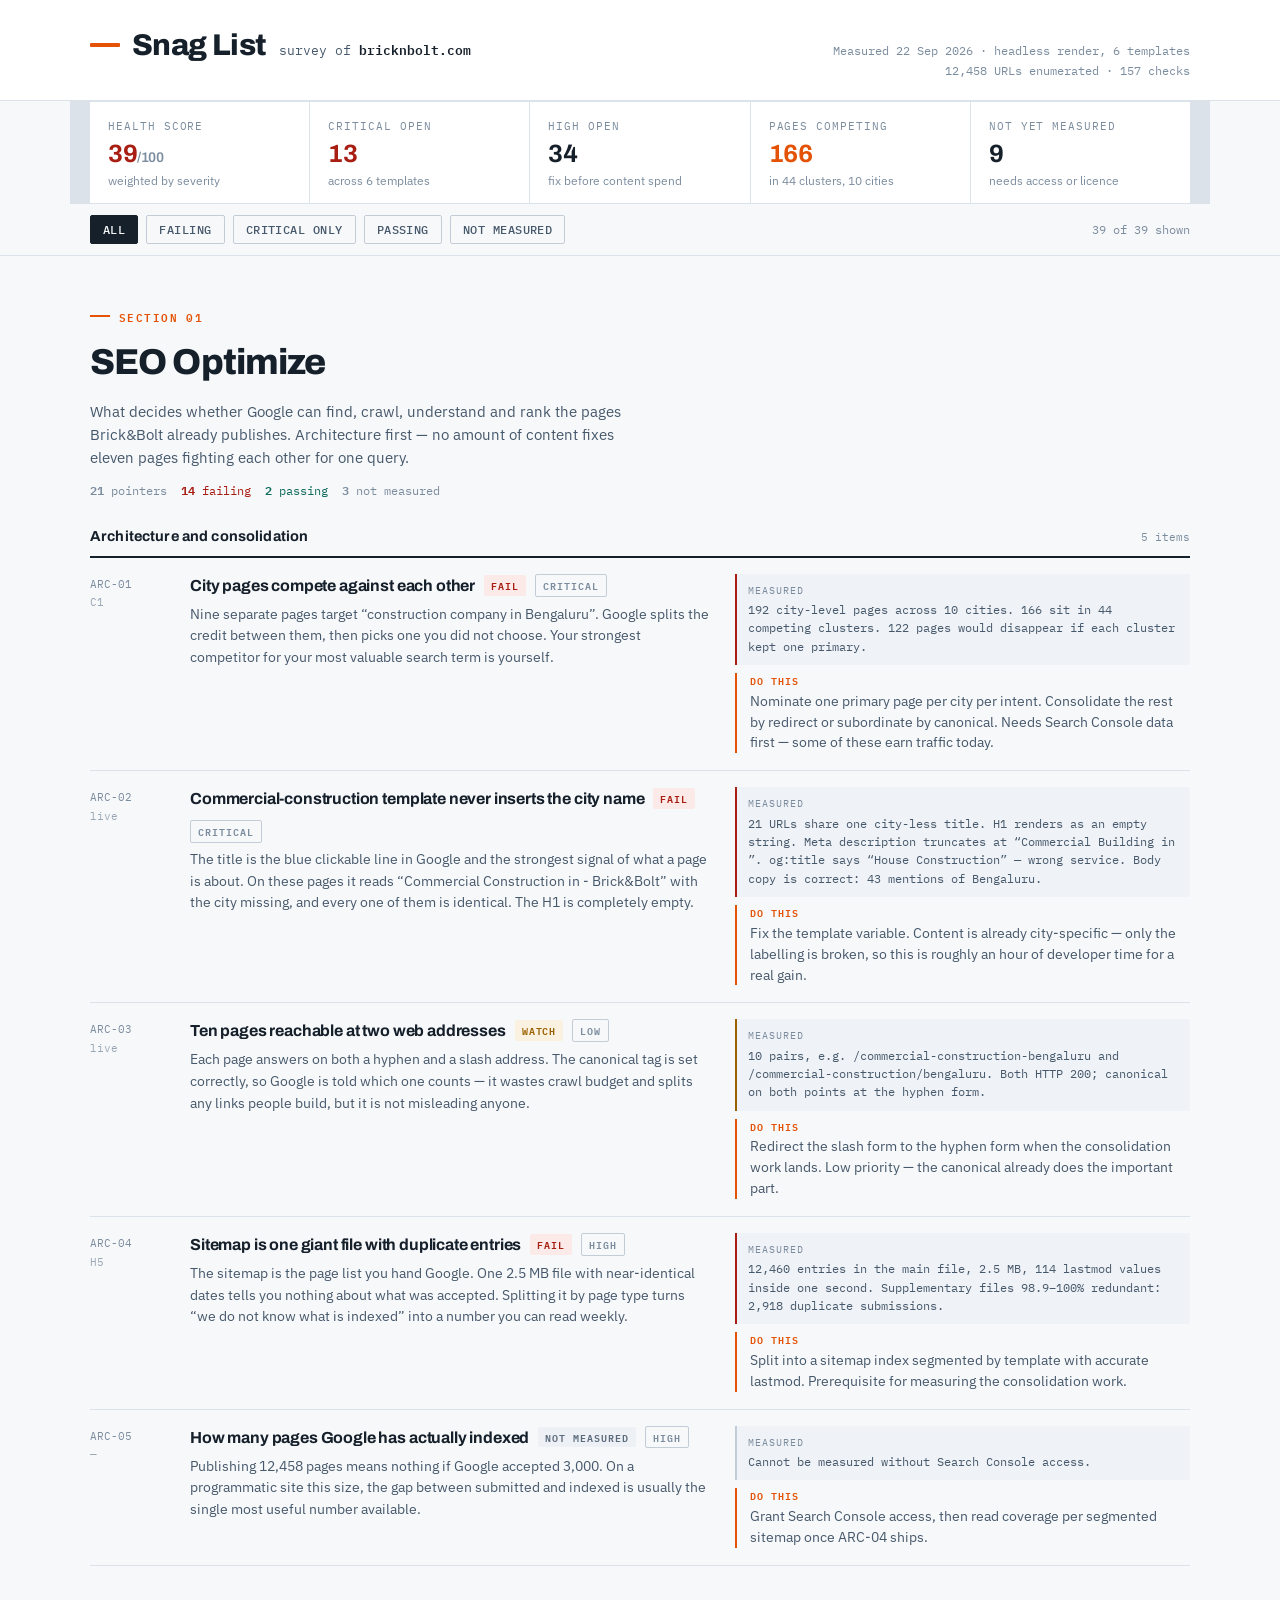
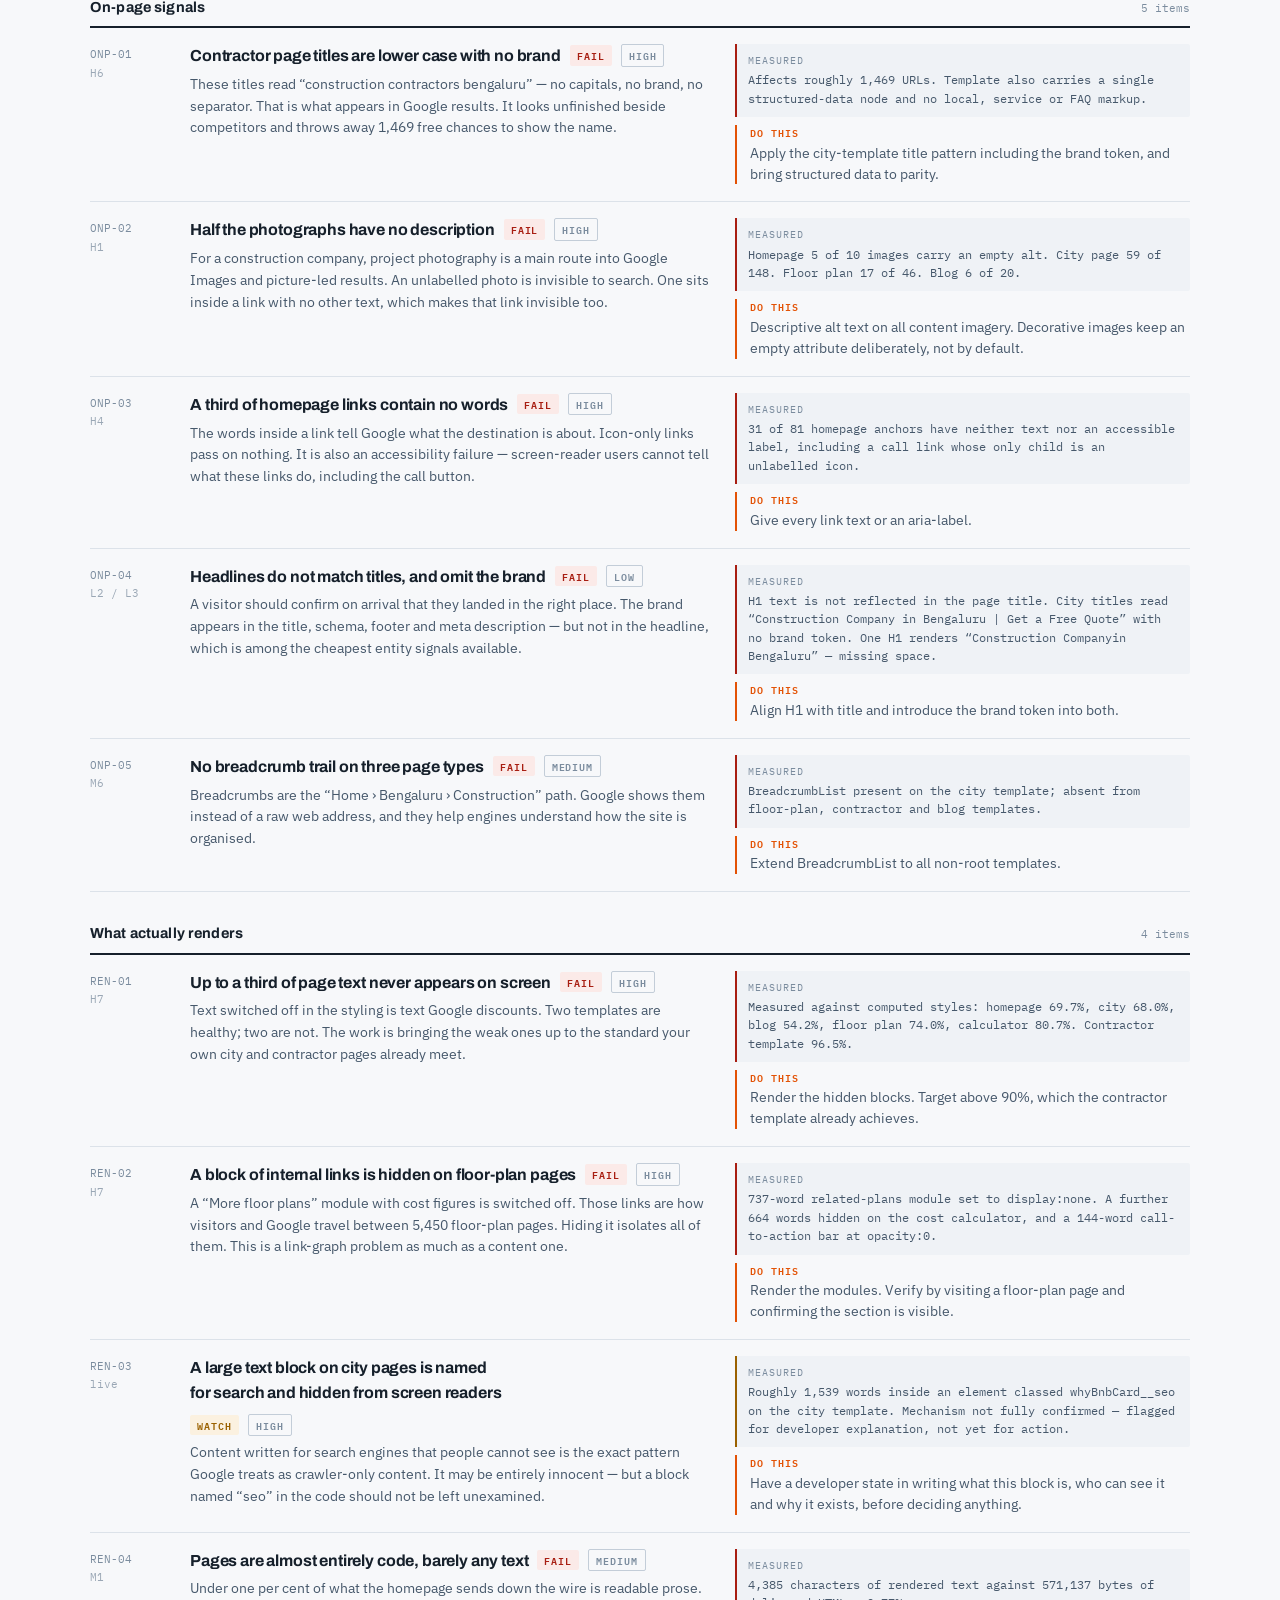
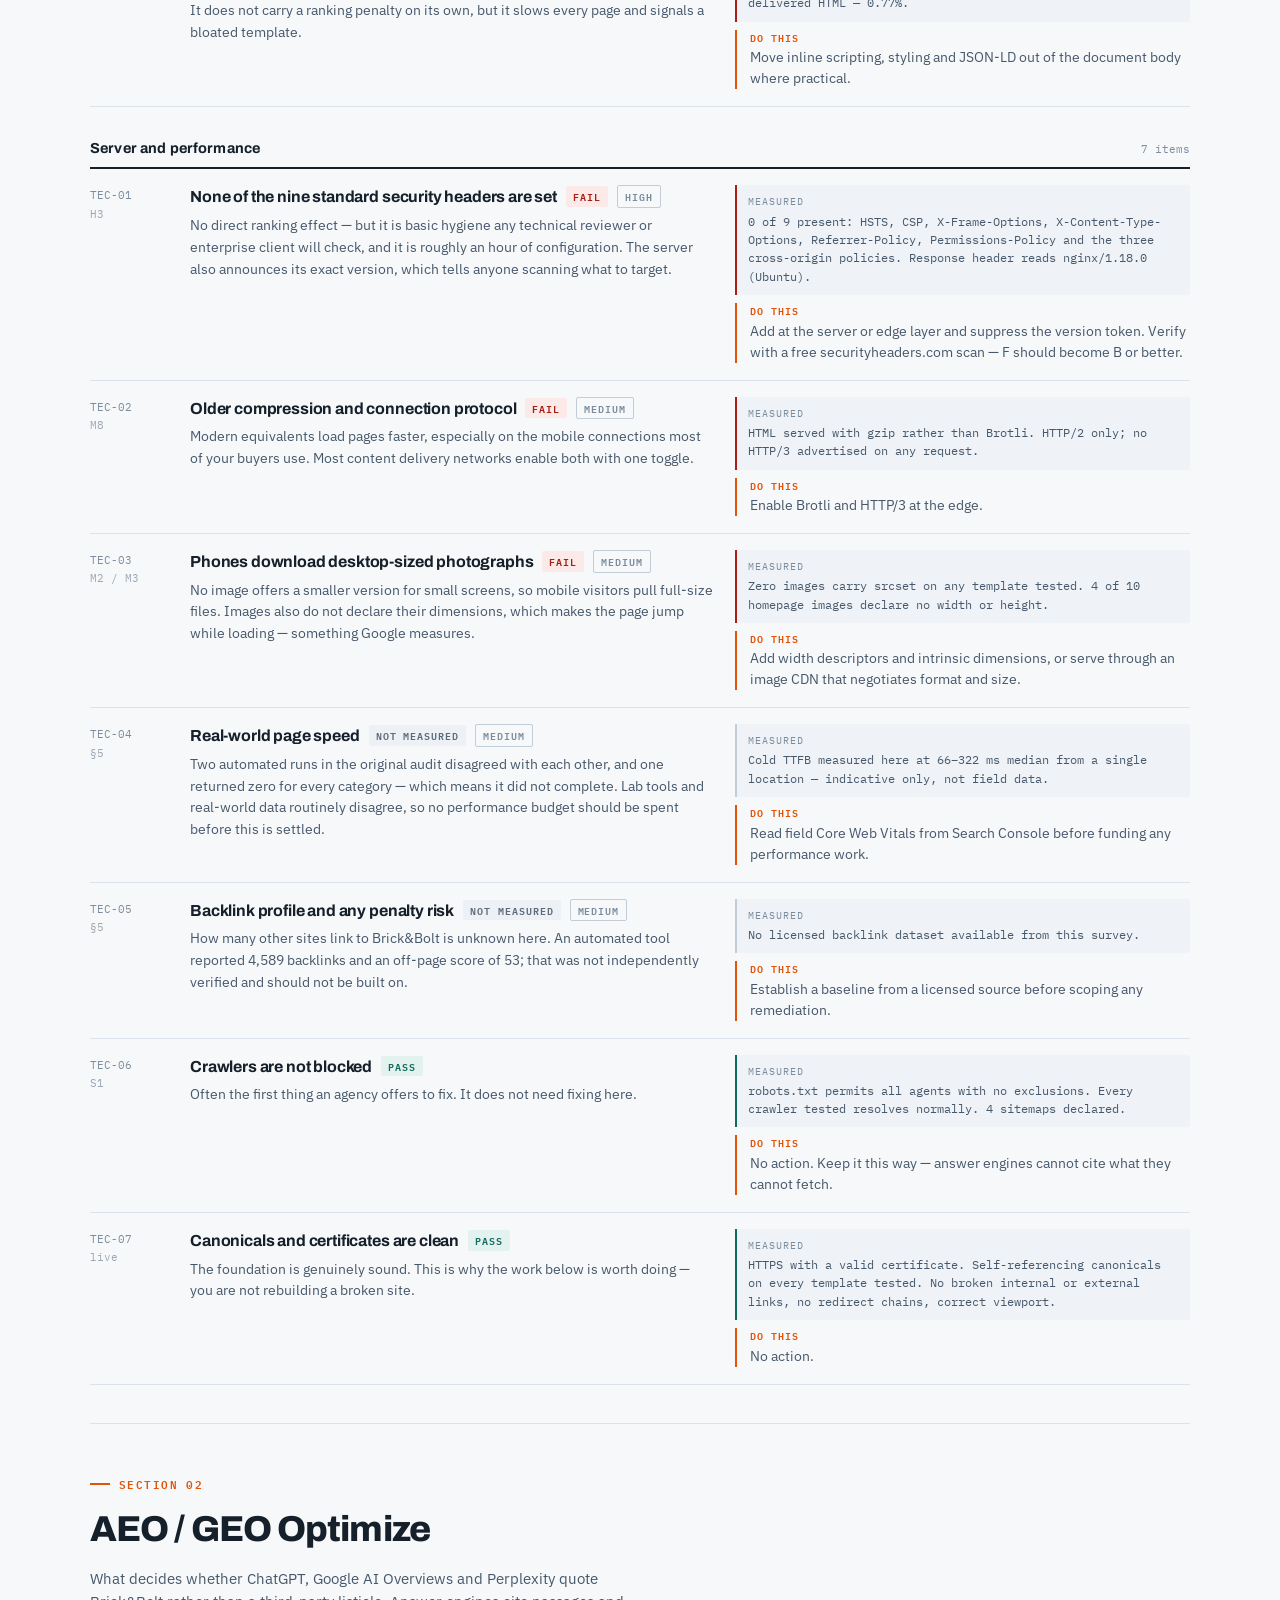
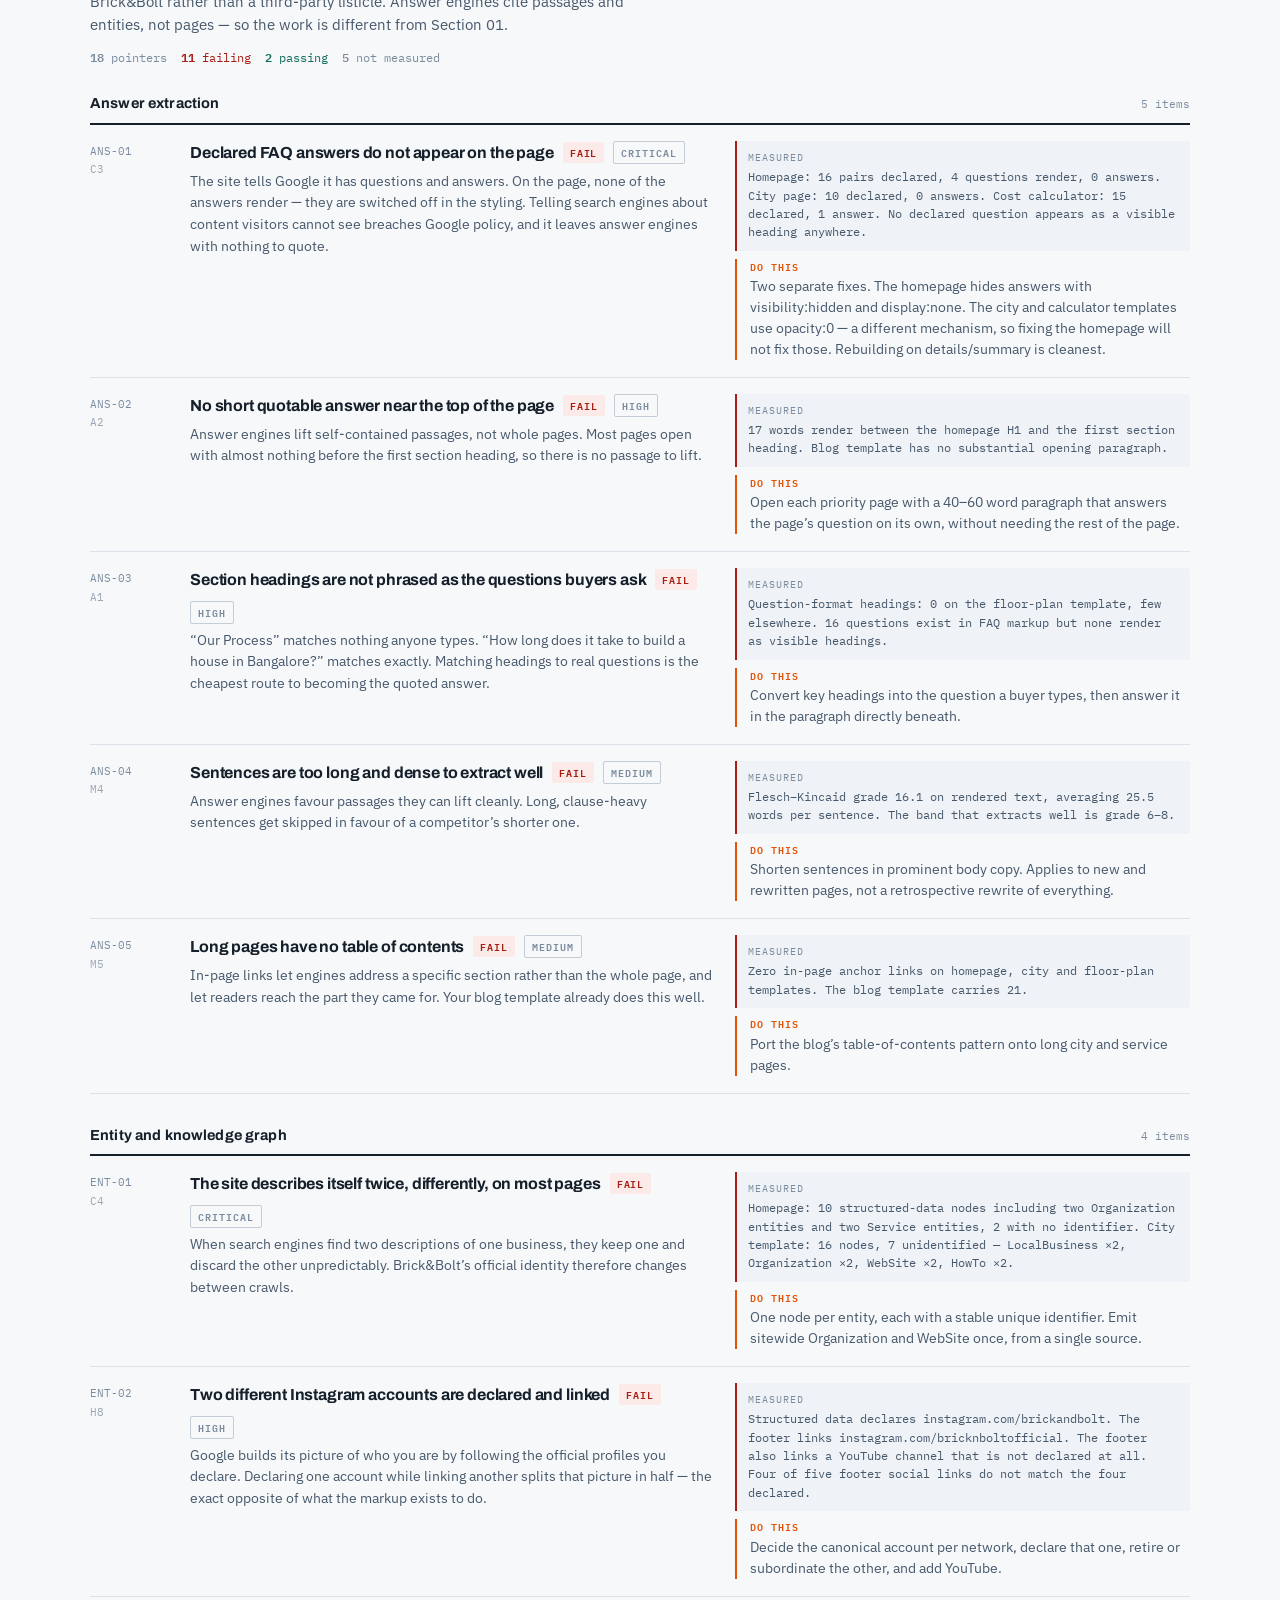
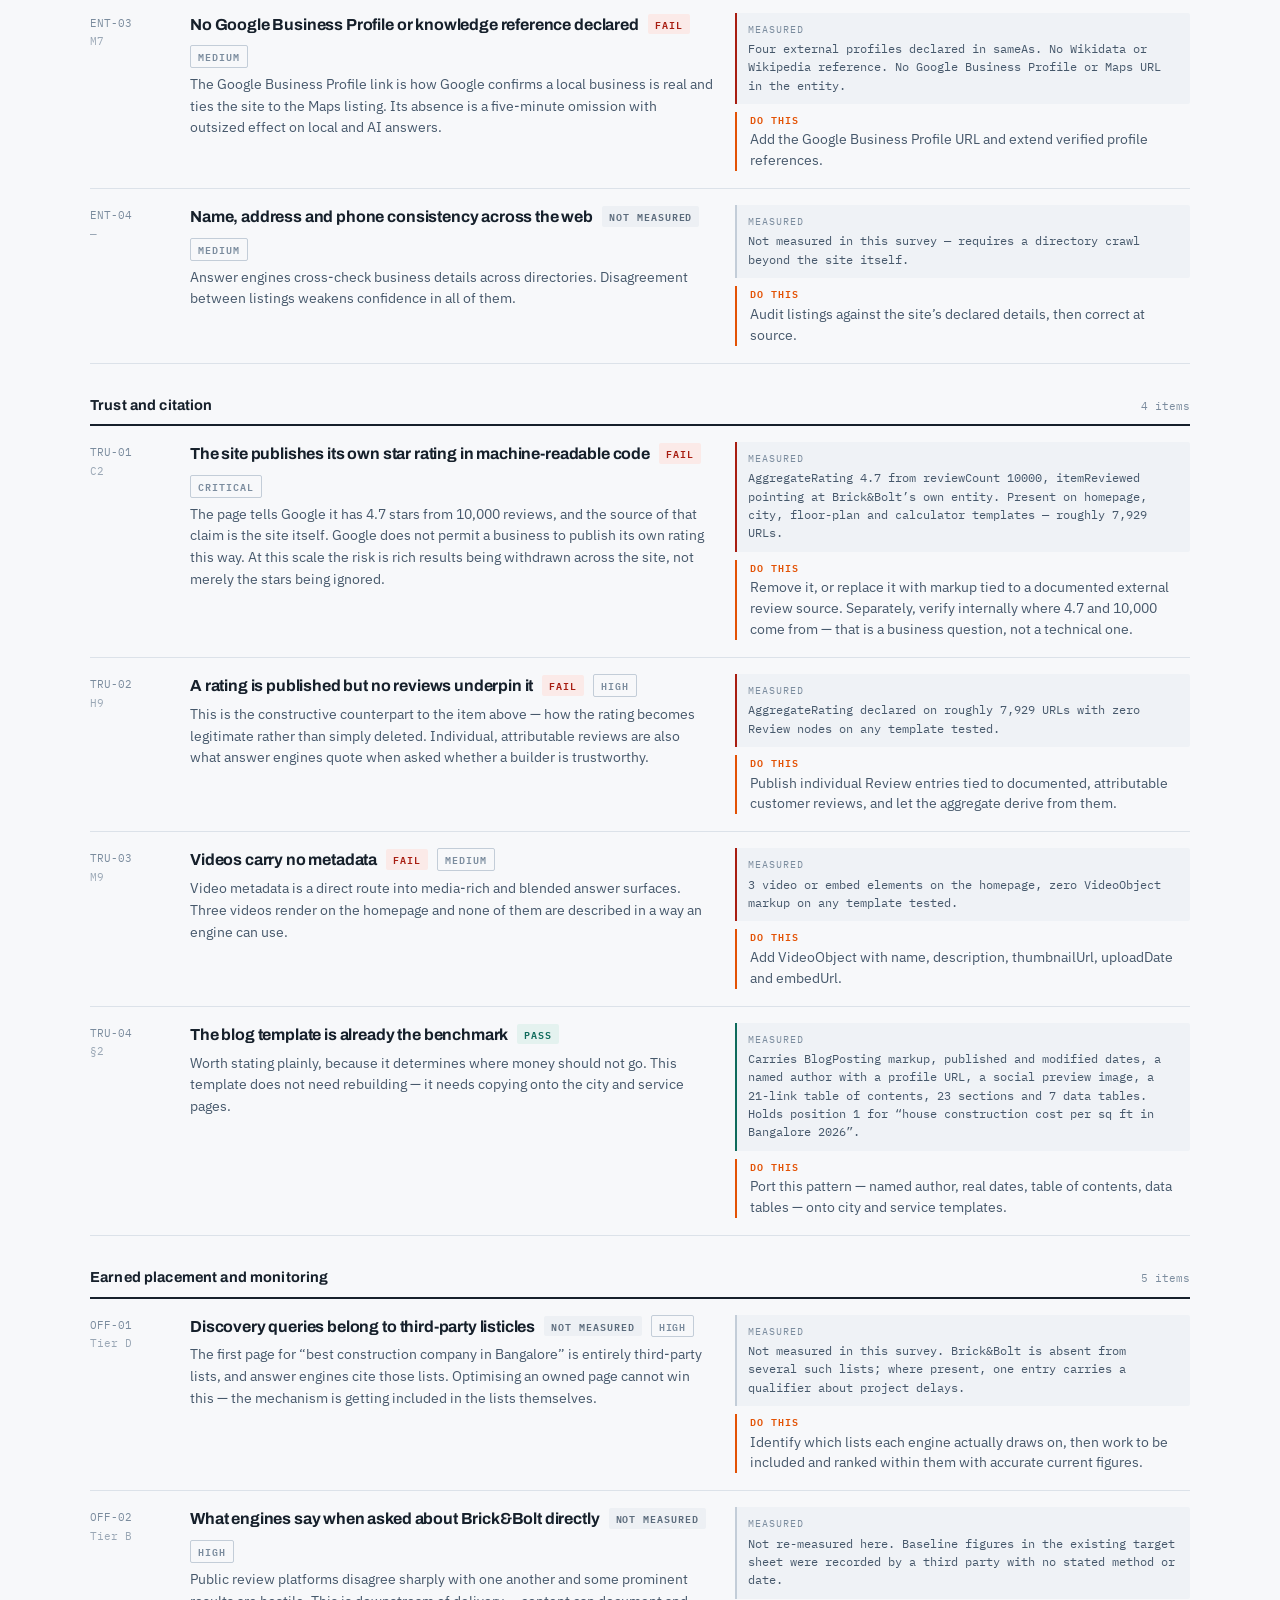
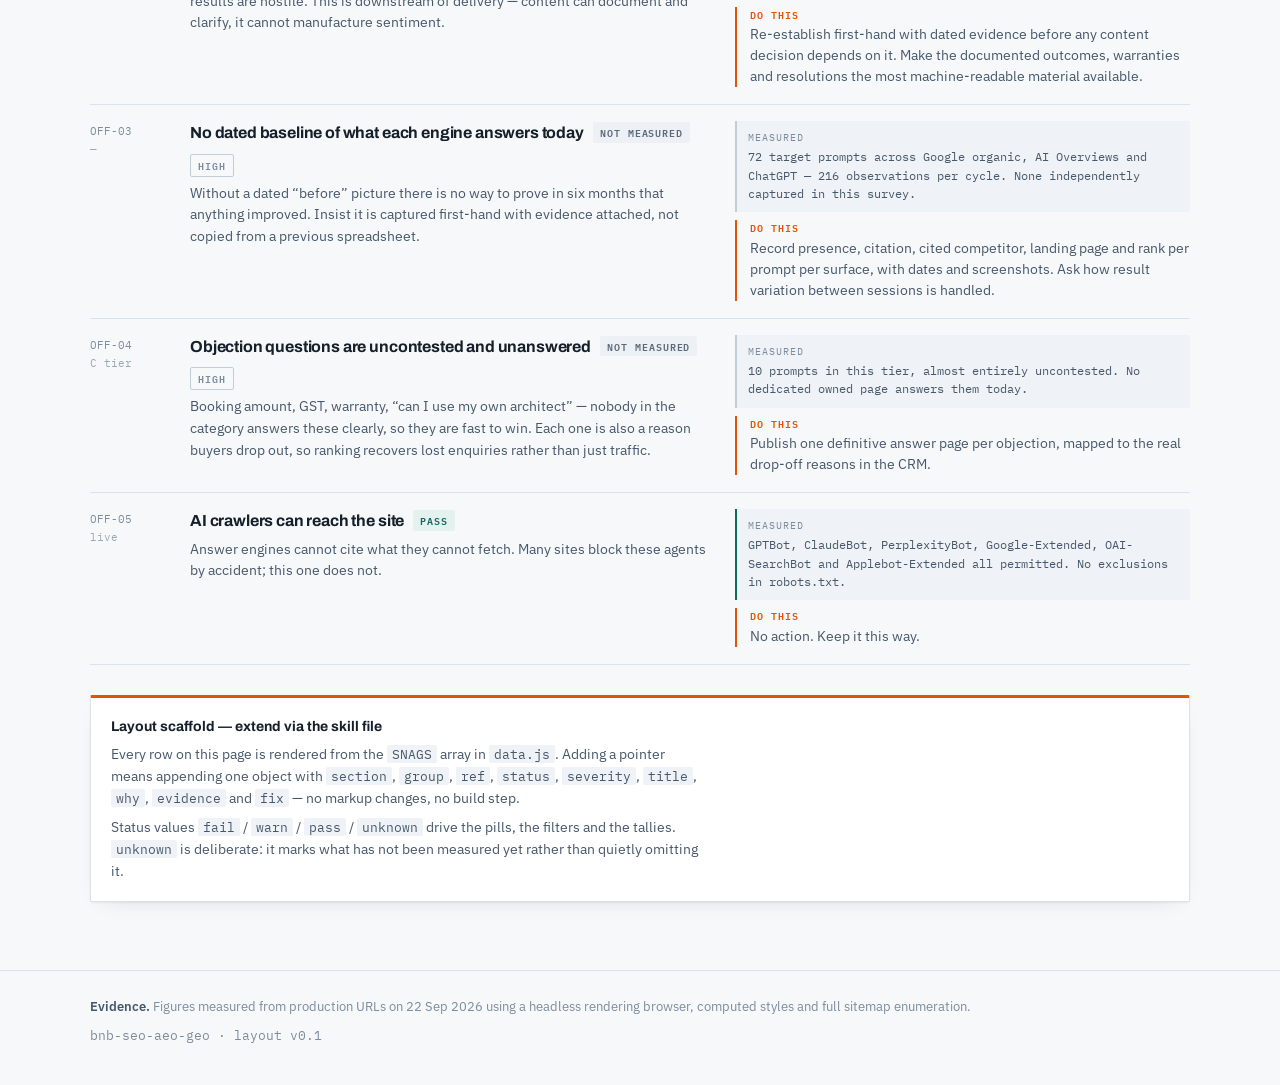
==== index.html @ 6ecf02cc "Add SEO/AEO-GEO optimisation console layout Two-section homepage for bricknbolt.com: SEO Optimize an" ====
<!doctype html>
<html lang="en">
<head>
<meta charset="utf-8">
<meta name="viewport" content="width=device-width, initial-scale=1, viewport-fit=cover">
<title>Brick&amp;Bolt Snag List</title>
<meta name="description" content="A survey of bricknbolt.com laid out as a builder's snag list - every SEO and AEO/GEO pointer with what was measured, why it matters and what to do.">
<link rel="preconnect" href="https://fonts.googleapis.com">
<link rel="preconnect" href="https://fonts.gstatic.com" crossorigin>
<link rel="stylesheet" href="https://fonts.googleapis.com/css2?family=Archivo:wght@500;600;700;800&family=IBM+Plex+Mono:wght@400;500;600&family=IBM+Plex+Sans:wght@400;500;600&display=swap">
<link rel="stylesheet" href="app.css">
<style>img{max-width:100%} [hidden]{display:none!important}</style>
</head>
<body>
<header class="masthead">
  <div class="wrap">
    <div class="mast-inner">
      <div class="mark">
        <span class="rule-tick" aria-hidden="true"></span>
        <h1>Snag List</h1>
        <span class="target">survey of <b>bricknbolt.com</b></span>
      </div>
      <div class="mast-meta">
        Measured 22 Sep 2026 · headless render, 6 templates<br>
        12,458 URLs enumerated · 157 checks
      </div>
    </div>
  </div>
</header>

<div class="survey wrap" style="max-width:1140px">
  <div class="stat is-crit">
    <span class="k">Health score</span>
    <span class="v">39<small>/100</small></span>
    <div class="n">weighted by severity</div>
  </div>
  <div class="stat is-crit">
    <span class="k">Critical open</span>
    <span class="v">13</span>
    <div class="n">across 6 templates</div>
  </div>
  <div class="stat">
    <span class="k">High open</span>
    <span class="v">34</span>
    <div class="n">fix before content spend</div>
  </div>
  <div class="stat is-accent">
    <span class="k">Pages competing</span>
    <span class="v">166</span>
    <div class="n">in 44 clusters, 10 cities</div>
  </div>
  <div class="stat">
    <span class="k">Not yet measured</span>
    <span class="v">9</span>
    <div class="n">needs access or licence</div>
  </div>
</div>

<div class="controls">
  <div class="wrap">
    <div class="controls-inner" role="group" aria-label="Filter snags by status">
      <button class="chip" data-filter="all" aria-pressed="true">All</button>
      <button class="chip" data-filter="fail" aria-pressed="false">Failing</button>
      <button class="chip" data-filter="critical" aria-pressed="false">Critical only</button>
      <button class="chip" data-filter="pass" aria-pressed="false">Passing</button>
      <button class="chip" data-filter="unknown" aria-pressed="false">Not measured</button>
      <span class="spacer"></span>
      <span class="count-live" id="count-live"></span>
    </div>
  </div>
</div>

<main class="wrap">

  <!-- ══ SECTION 1 ════════════════════════════════════════════════════════ -->
  <section class="band" id="seo">
    <div class="band-head">
      <span class="eyebrow">Section 01</span>
      <h2>SEO Optimize</h2>
      <p>What decides whether Google can find, crawl, understand and rank the pages
         Brick&amp;Bolt already publishes. Architecture first — no amount of content
         fixes eleven pages fighting each other for one query.</p>
      <div class="band-tally" id="tally-seo"></div>
    </div>
    <div id="mount-seo"></div>
  </section>

  <!-- ══ SECTION 2 ════════════════════════════════════════════════════════ -->
  <section class="band" id="aeo">
    <div class="band-head">
      <span class="eyebrow">Section 02</span>
      <h2>AEO / GEO Optimize</h2>
      <p>What decides whether ChatGPT, Google AI Overviews and Perplexity quote
         Brick&amp;Bolt rather than a third-party listicle. Answer engines cite
         passages and entities, not pages — so the work is different from Section 01.</p>
      <div class="band-tally" id="tally-aeo"></div>
    </div>
    <div id="mount-aeo"></div>

    <div class="note">
      <h4>Layout scaffold — extend via the skill file</h4>
      <p>Every row on this page is rendered from the <code>SNAGS</code> array in
         <code>data.js</code>. Adding a pointer means appending one object with
         <code>section</code>, <code>group</code>, <code>ref</code>, <code>status</code>,
         <code>severity</code>, <code>title</code>, <code>why</code>,
         <code>evidence</code> and <code>fix</code> — no markup changes, no build step.</p>
      <p>Status values <code>fail</code> / <code>warn</code> / <code>pass</code> /
         <code>unknown</code> drive the pills, the filters and the tallies.
         <code>unknown</code> is deliberate: it marks what has not been measured yet
         rather than quietly omitting it.</p>
    </div>
  </section>

</main>

<footer class="foot">
  <div class="wrap">
    <div class="fgrid">
      <div>
        <b>Evidence.</b> Figures measured from production URLs on 22 Sep 2026 using a
        headless rendering browser, computed styles and full sitemap enumeration.
      </div>
      <div class="mono">
        bnb-seo-aeo-geo · layout v0.1
      </div>
    </div>
  </div>
</footer>
<script src="data.js"></script>
<script src="app.js"></script>
</body>
</html>
---- app.css ----
/* ── tokens ───────────────────────────────────────────────────────────── */
  :root {
    --paper:      #F7F8FA;   /* drafting paper — cool, faint blue-grey bias */
    --surface:    #FFFFFF;
    --surface-2:  #EFF2F6;
    --ink:        #16202B;   /* slate navy, not black */
    --ink-2:      #46586B;
    --ink-3:      #7B8C9E;
    --rule:       #DCE2E9;
    --rule-2:     #C3CDD8;

    --accent:     #E35205;   /* signal orange — site marking */
    --accent-ink: #FFFFFF;
    --accent-bg:  #FDEEE6;

    --crit:       #A81E12;   /* clay red */
    --crit-bg:    #FBEAE8;
    --warn:       #9A6100;   /* ochre */
    --warn-bg:    #FBF1E0;
    --pass:       #0F6B5C;   /* deep teal */
    --pass-bg:    #E4F2EF;
    --unk:        #5B6B7C;
    --unk-bg:     #EDF0F4;

    --shadow: 0 1px 2px rgba(22,32,43,.06), 0 8px 24px -16px rgba(22,32,43,.22);

    --display: 'Archivo', 'Helvetica Neue', Arial, sans-serif;
    --body: 'IBM Plex Sans', system-ui, -apple-system, 'Segoe UI', sans-serif;
    --mono: 'IBM Plex Mono', ui-monospace, 'SF Mono', Menlo, monospace;
  }

  @media (prefers-color-scheme: dark) {
    :root:not([data-theme="light"]) {
      color-scheme: dark;
      --paper:      #0D1318;
      --surface:    #151E26;
      --surface-2:  #1C2831;
      --ink:        #E7EDF3;
      --ink-2:      #A2B3C3;
      --ink-3:      #6E8294;
      --rule:       #24313B;
      --rule-2:     #33444F;

      --accent:     #FF7A3D;
      --accent-ink: #1A0E06;
      --accent-bg:  #2E1A0E;

      --crit:       #F8877C;
      --crit-bg:    #331715;
      --warn:       #E2AC52;
      --warn-bg:    #2E2412;
      --pass:       #4ED5B4;
      --pass-bg:    #0F2B27;
      --unk:        #93A5B6;
      --unk-bg:     #1D262E;

      --shadow: 0 1px 2px rgba(0,0,0,.4), 0 8px 24px -16px rgba(0,0,0,.7);
    }
  }
  :root[data-theme="dark"] {
    color-scheme: dark;
    --paper:#0D1318; --surface:#151E26; --surface-2:#1C2831;
    --ink:#E7EDF3; --ink-2:#A2B3C3; --ink-3:#6E8294;
    --rule:#24313B; --rule-2:#33444F;
    --accent:#FF7A3D; --accent-ink:#1A0E06; --accent-bg:#2E1A0E;
    --crit:#F8877C; --crit-bg:#331715; --warn:#E2AC52; --warn-bg:#2E2412;
    --pass:#4ED5B4; --pass-bg:#0F2B27; --unk:#93A5B6; --unk-bg:#1D262E;
    --shadow: 0 1px 2px rgba(0,0,0,.4), 0 8px 24px -16px rgba(0,0,0,.7);
  }

  * { box-sizing: border-box; }
  body {
    margin: 0;
    background: var(--paper);
    color: var(--ink);
    font-family: var(--body);
    font-size: 15px;
    line-height: 1.55;
    -webkit-font-smoothing: antialiased;
  }
  .wrap { max-width: 1140px; margin: 0 auto; padding-inline: 20px; }

  /* ── masthead ─────────────────────────────────────────────────────────── */
  header.masthead {
    border-bottom: 1px solid var(--rule);
    background: var(--surface);
  }
  .mast-inner {
    display: flex; flex-wrap: wrap; gap: 16px 28px;
    align-items: baseline; justify-content: space-between;
    padding-block: 22px 20px;
  }
  .mark {
    display: flex; align-items: baseline; gap: 12px; flex-wrap: wrap;
  }
  .mark h1 {
    font-family: var(--display);
    font-weight: 800; font-size: clamp(22px, 3.4vw, 30px);
    letter-spacing: -.02em; margin: 0; text-wrap: balance;
  }
  .mark .rule-tick {
    width: 30px; height: 4px; background: var(--accent); border-radius: 1px;
    align-self: center;
  }
  .target {
    font-family: var(--mono); font-size: 12.5px; color: var(--ink-2);
  }
  .target b { color: var(--ink); font-weight: 600; }
  .mast-meta {
    font-family: var(--mono); font-size: 11.5px; color: var(--ink-3);
    text-align: right; line-height: 1.7;
  }

  /* ── survey strip ─────────────────────────────────────────────────────── */
  .survey {
    display: grid; gap: 1px;
    grid-template-columns: repeat(auto-fit, minmax(150px, 1fr));
    background: var(--rule);
    border-block: 1px solid var(--rule);
  }
  .stat { background: var(--surface); padding: 16px 18px 14px; }
  .stat .k {
    font-family: var(--mono); font-size: 10.5px; letter-spacing: .09em;
    text-transform: uppercase; color: var(--ink-3); display: block; margin-bottom: 6px;
  }
  .stat .v {
    font-family: var(--display); font-weight: 700; font-size: 25px;
    letter-spacing: -.02em; font-variant-numeric: tabular-nums; line-height: 1.1;
  }
  .stat .v small { font-size: 14px; font-weight: 600; color: var(--ink-3); }
  .stat .n { font-size: 11.5px; color: var(--ink-3); margin-top: 3px; }
  .stat.is-crit .v { color: var(--crit); }
  .stat.is-accent .v { color: var(--accent); }

  /* ── controls ─────────────────────────────────────────────────────────── */
  .controls {
    position: sticky; top: env(safe-area-inset-top, 0px); z-index: 20;
    background: color-mix(in srgb, var(--paper) 92%, transparent);
    backdrop-filter: blur(8px);
    border-bottom: 1px solid var(--rule);
  }
  .controls-inner {
    display: flex; flex-wrap: wrap; gap: 8px; align-items: center;
    padding-block: 11px;
  }
  .chip {
    font-family: var(--mono); font-size: 11.5px; font-weight: 500;
    letter-spacing: .04em; text-transform: uppercase;
    padding: 6px 12px; border-radius: 2px; cursor: pointer;
    border: 1px solid var(--rule-2); background: transparent; color: var(--ink-2);
    transition: background .14s, color .14s, border-color .14s;
  }
  .chip:hover { border-color: var(--ink-3); color: var(--ink); }
  .chip[aria-pressed="true"] {
    background: var(--ink); color: var(--paper); border-color: var(--ink);
  }
  .chip:focus-visible { outline: 2px solid var(--accent); outline-offset: 2px; }
  .spacer { flex: 1 1 auto; }
  .count-live {
    font-family: var(--mono); font-size: 11.5px; color: var(--ink-3);
    font-variant-numeric: tabular-nums;
  }

  /* ── sections ─────────────────────────────────────────────────────────── */
  section.band { padding-block: 44px 8px; }
  section.band + section.band { border-top: 1px solid var(--rule); }

  .band-head { margin-bottom: 26px; max-width: 62ch; }
  .eyebrow {
    display: inline-flex; align-items: center; gap: 9px;
    font-family: var(--mono); font-size: 11px; letter-spacing: .13em;
    text-transform: uppercase; color: var(--accent); font-weight: 600;
    margin-bottom: 10px;
  }
  .eyebrow::before {
    content: ""; width: 20px; height: 2px; background: var(--accent);
  }
  .band-head h2 {
    font-family: var(--display); font-weight: 800;
    font-size: clamp(25px, 4vw, 36px); letter-spacing: -.025em;
    margin: 0 0 9px; text-wrap: balance;
  }
  .band-head p { margin: 0; color: var(--ink-2); font-size: 15px; }
  .band-tally {
    font-family: var(--mono); font-size: 11.5px; color: var(--ink-3);
    margin-top: 12px; display: flex; flex-wrap: wrap; gap: 14px;
  }
  .band-tally b { font-weight: 600; }

  .group { margin-bottom: 30px; }
  .group-bar {
    display: flex; align-items: baseline; gap: 12px;
    padding-bottom: 8px; margin-bottom: 0;
    border-bottom: 2px solid var(--ink);
  }
  .group-bar h3 {
    font-family: var(--display); font-weight: 700; font-size: 14.5px;
    letter-spacing: .01em; margin: 0;
  }
  .group-bar .gn {
    font-family: var(--mono); font-size: 11px; color: var(--ink-3);
    margin-left: auto; font-variant-numeric: tabular-nums;
  }

  /* ── snag rows ────────────────────────────────────────────────────────── */
  .snag {
    display: grid;
    grid-template-columns: 78px minmax(0, 1.15fr) minmax(0, 1fr);
    gap: 4px 22px;
    padding: 16px 0 17px;
    border-bottom: 1px solid var(--rule);
    align-items: start;
  }
  .snag.hide { display: none; }

  .snag-ref {
    font-family: var(--mono); font-size: 11px; color: var(--ink-3);
    padding-top: 2px; line-height: 1.5;
  }
  .snag-ref .src { display: block; color: var(--ink-3); opacity: .75; margin-top: 2px; }

  .snag-main { min-width: 0; }
  .snag-title {
    font-family: var(--display); font-weight: 700; font-size: 16px;
    letter-spacing: -.01em; margin: 0 0 5px; display: flex;
    align-items: baseline; gap: 9px; flex-wrap: wrap; text-wrap: balance;
  }
  .snag-why { margin: 0; color: var(--ink-2); font-size: 14px; }

  .snag-side { min-width: 0; }
  .evidence {
    font-family: var(--mono); font-size: 11.5px; line-height: 1.6;
    background: var(--surface-2); border-left: 2px solid var(--rule-2);
    padding: 9px 11px; border-radius: 0 2px 2px 0; color: var(--ink-2);
    overflow-x: auto; margin: 0 0 8px;
  }
  .evidence.is-fail { border-left-color: var(--crit); }
  .evidence.is-warn { border-left-color: var(--warn); }
  .evidence.is-pass { border-left-color: var(--pass); }
  .evidence .lab {
    display: block; font-size: 9.5px; letter-spacing: .11em; text-transform: uppercase;
    color: var(--ink-3); margin-bottom: 3px;
  }
  .fix {
    font-size: 13.5px; color: var(--ink-2); margin: 0;
    padding-left: 13px; border-left: 2px solid var(--accent);
  }
  .fix b {
    font-family: var(--mono); font-size: 10px; letter-spacing: .1em;
    text-transform: uppercase; color: var(--accent); display: block;
    font-weight: 600; margin-bottom: 2px;
  }

  /* status pills */
  .pill {
    font-family: var(--mono); font-size: 9.5px; font-weight: 600;
    letter-spacing: .1em; text-transform: uppercase;
    padding: 3px 7px; border-radius: 2px; white-space: nowrap;
    position: relative; top: -1px;
  }
  .pill.fail { background: var(--crit-bg); color: var(--crit); }
  .pill.warn { background: var(--warn-bg); color: var(--warn); }
  .pill.pass { background: var(--pass-bg); color: var(--pass); }
  .pill.unk  { background: var(--unk-bg);  color: var(--unk); }
  .pill.sev  { background: transparent; color: var(--ink-3); border: 1px solid var(--rule-2); }

  /* ── notes / footer ───────────────────────────────────────────────────── */
  .note {
    background: var(--surface); border: 1px solid var(--rule);
    border-top: 3px solid var(--accent);
    padding: 18px 20px; border-radius: 2px; margin-block: 8px 34px;
    box-shadow: var(--shadow);
  }
  .note h4 {
    font-family: var(--display); font-weight: 700; font-size: 14px;
    margin: 0 0 7px;
  }
  .note p { margin: 0 0 8px; color: var(--ink-2); font-size: 14px; max-width: 74ch; }
  .note p:last-child { margin-bottom: 0; }
  .note code {
    font-family: var(--mono); font-size: 12.5px;
    background: var(--surface-2); padding: 1px 5px; border-radius: 2px;
  }

  footer.foot {
    border-top: 1px solid var(--rule); margin-top: 26px;
    padding-block: 26px 40px; color: var(--ink-3); font-size: 12.5px;
  }
  footer.foot .fgrid {
    display: flex; flex-wrap: wrap; gap: 10px 30px; justify-content: space-between;
  }
  footer.foot b { color: var(--ink-2); font-weight: 600; }
  .mono { font-family: var(--mono); }

  .empty {
    padding: 30px 0; color: var(--ink-3); font-family: var(--mono); font-size: 12.5px;
  }

  @media (max-width: 860px) {
    .snag { grid-template-columns: 62px minmax(0, 1fr); }
    .snag-side { grid-column: 2; margin-top: 9px; }
    .mast-meta { text-align: left; }
  }
  @media (prefers-reduced-motion: reduce) {
    * { transition: none !important; animation: none !important; }
  }
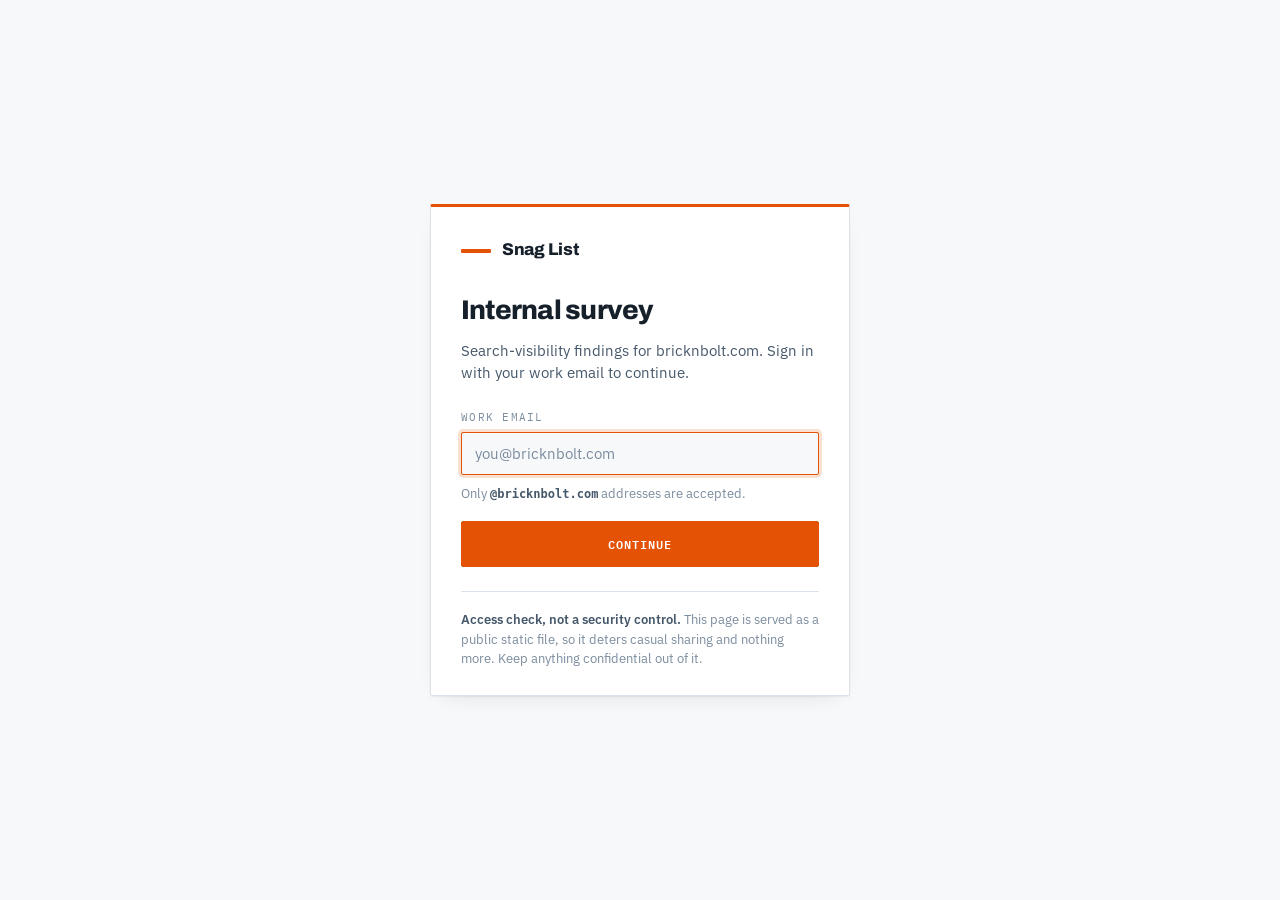
==== commit 8541eae7: "Gate the survey on an @bricknbolt.com email address Lockscreen checks the address against an anchore" ====
--- a/index.html
+++ b/index.html
@@ -12,6 +12,47 @@
 <style>img{max-width:100%} [hidden]{display:none!important}</style>
 </head>
 <body>
+<!-- ══ DOMAIN GATE ════════════════════════════════════════════════════════
+     Access check only — see auth.js. Not a security control. -->
+<div class="lock" id="lockscreen" hidden>
+  <div class="lock-card">
+    <div class="lock-mark">
+      <span class="rule-tick" aria-hidden="true"></span>
+      <span class="lock-title">Snag List</span>
+    </div>
+    <h1 class="lock-h">Internal survey</h1>
+    <p class="lock-p">
+      Search-visibility findings for bricknbolt.com. Sign in with your work email
+      to continue.
+    </p>
+
+    <form id="lock-form" novalidate>
+      <label class="lock-label" for="lock-email">Work email</label>
+      <input
+        class="lock-input"
+        id="lock-email"
+        name="email"
+        type="email"
+        inputmode="email"
+        autocomplete="email"
+        spellcheck="false"
+        placeholder="you@bricknbolt.com"
+        aria-describedby="lock-hint"
+        aria-invalid="false">
+      <p class="lock-err" id="lock-err" role="alert" hidden></p>
+      <p class="lock-hint" id="lock-hint">Only <b>@bricknbolt.com</b> addresses are accepted.</p>
+      <button class="lock-btn" type="submit">Continue</button>
+    </form>
+
+    <p class="lock-note">
+      <b>Access check, not a security control.</b> This page is served as a public
+      static file, so it deters casual sharing and nothing more. Keep anything
+      confidential out of it.
+    </p>
+  </div>
+</div>
+
+<div id="app" hidden>
 <header class="masthead">
   <div class="wrap">
     <div class="mast-inner">
@@ -21,14 +62,112 @@
         <span class="target">survey of <b>bricknbolt.com</b></span>
       </div>
       <div class="mast-meta">
-        Measured 22 Sep 2026 · headless render, 6 templates<br>
-        12,458 URLs enumerated · 157 checks
+        <span class="livedot" aria-hidden="true"></span>Re-measured 24 Sep 2026 · 6 templates<br>
+        12,458 URLs enumerated · 157 checks<br>
+        <span class="whoami"><span id="lock-who"></span><button type="button" id="signout">Sign out</button></span>
       </div>
     </div>
   </div>
 </header>
 
-<div class="survey wrap" style="max-width:1140px">
+<!-- ══ HERO — the thesis ══════════════════════════════════════════════════ -->
+<section class="hero">
+  <div class="wrap hero-inner">
+    <div class="hero-copy">
+      <span class="eyebrow">Search visibility survey</span>
+      <h2 class="hero-h">Two surfaces. Two different jobs.</h2>
+      <p class="hero-p">
+        Google decides whether these pages can be <em>found</em>. ChatGPT and AI Overviews
+        decide whether they get <em>quoted</em>. The same site can be strong at one and
+        invisible in the other — and the work that fixes each is not the same work.
+      </p>
+      <div class="scorecard" role="table" aria-label="Audit scores out of ten">
+        <div class="sc" role="row"><span class="sc-k" role="cell">SEO</span><span class="sc-v is-mid" role="cell">4<i>/10</i></span><span class="sc-n" role="cell">Sound base, broken architecture</span></div>
+        <div class="sc" role="row"><span class="sc-k" role="cell">GEO</span><span class="sc-v is-mid" role="cell">4<i>/10</i></span><span class="sc-n" role="cell">Entity contradicts itself</span></div>
+        <div class="sc" role="row"><span class="sc-k" role="cell">AEO</span><span class="sc-v is-low" role="cell">3<i>/10</i></span><span class="sc-n" role="cell">Answers declared, never shown</span></div>
+      </div>
+    </div>
+  </div>
+</section>
+
+<!-- ══ THE TWO PLACEHOLDERS ═══════════════════════════════════════════════ -->
+<section class="wrap gates" aria-label="The two optimisation tracks">
+
+  <!-- ── 1. SEO ── animation: nine competing pages collapse into one primary ── -->
+  <a class="gate gate--seo" href="#seo">
+    <div class="gate-viz" aria-hidden="true">
+      <svg viewBox="0 0 320 150" role="presentation" class="viz viz-seo">
+        <g class="viz-rays">
+          <line x1="40"  y1="34"  x2="160" y2="75"/><line x1="40"  y1="75"  x2="160" y2="75"/>
+          <line x1="40"  y1="116" x2="160" y2="75"/><line x1="90"  y1="24"  x2="160" y2="75"/>
+          <line x1="90"  y1="126" x2="160" y2="75"/><line x1="272" y1="34"  x2="160" y2="75"/>
+          <line x1="272" y1="75"  x2="160" y2="75"/><line x1="272" y1="116" x2="160" y2="75"/>
+          <line x1="222" y1="24"  x2="160" y2="75"/>
+        </g>
+        <g class="viz-sats">
+          <rect x="24"  y="26"  width="32" height="16" rx="1.5"/><rect x="24"  y="67"  width="32" height="16" rx="1.5"/>
+          <rect x="24"  y="108" width="32" height="16" rx="1.5"/><rect x="74"  y="16"  width="32" height="16" rx="1.5"/>
+          <rect x="74"  y="118" width="32" height="16" rx="1.5"/><rect x="256" y="26"  width="32" height="16" rx="1.5"/>
+          <rect x="256" y="67"  width="32" height="16" rx="1.5"/><rect x="256" y="108" width="32" height="16" rx="1.5"/>
+          <rect x="206" y="16"  width="32" height="16" rx="1.5"/>
+        </g>
+        <g class="viz-primary">
+          <rect x="136" y="57" width="48" height="36" rx="2"/>
+          <line x1="144" y1="68" x2="176" y2="68"/><line x1="144" y1="76" x2="170" y2="76"/>
+          <line x1="144" y1="84" x2="173" y2="84"/>
+        </g>
+      </svg>
+      <span class="viz-cap"><b>9</b> pages, one query &rarr; <b>1</b> primary</span>
+    </div>
+    <div class="gate-body">
+      <span class="gate-num">01</span>
+      <h3>SEO Optimize</h3>
+      <p>Whether Google can find, crawl, understand and rank what already exists.
+         Architecture first — no amount of content fixes nine pages fighting each
+         other for one query.</p>
+      <div class="gate-tally" id="gate-seo"></div>
+      <span class="gate-go">Open the SEO snags<svg viewBox="0 0 16 16" width="13" height="13" aria-hidden="true"><path d="M2 8h11M9 4l4 4-4 4" fill="none" stroke="currentColor" stroke-width="1.7" stroke-linecap="round" stroke-linejoin="round"/></svg></span>
+    </div>
+  </a>
+
+  <!-- ── 2. AEO/GEO ── animation: a passage is lifted out and cited ────────── -->
+  <a class="gate gate--aeo" href="#aeo">
+    <div class="gate-viz" aria-hidden="true">
+      <svg viewBox="0 0 320 150" role="presentation" class="viz viz-aeo">
+        <g class="viz-page">
+          <rect x="18" y="14" width="126" height="122" rx="2"/>
+          <line x1="30" y1="32" x2="104" y2="32" class="ln-h"/>
+          <line x1="30" y1="46" x2="132" y2="46"/><line x1="30" y1="56" x2="126" y2="56"/>
+          <g class="ln-lift">
+            <rect x="26" y="66" width="110" height="26" rx="1.5"/>
+            <line x1="30" y1="74" x2="128" y2="74"/><line x1="30" y1="84" x2="112" y2="84"/>
+          </g>
+          <line x1="30" y1="102" x2="132" y2="102"/><line x1="30" y1="112" x2="118" y2="112"/>
+          <line x1="30" y1="122" x2="124" y2="122"/>
+        </g>
+        <g class="viz-arc"><path d="M140 79 C 178 79, 178 52, 198 52" fill="none"/></g>
+        <g class="viz-answer">
+          <rect x="190" y="30" width="112" height="76" rx="3"/>
+          <line x1="202" y1="48" x2="272" y2="48"/><line x1="202" y1="58" x2="286" y2="58"/>
+          <line x1="202" y1="68" x2="262" y2="68"/>
+          <rect x="202" y="80" width="54" height="12" rx="6" class="cite"/>
+        </g>
+      </svg>
+      <span class="viz-cap"><b>41</b> answers declared &rarr; <b>1</b> renders</span>
+    </div>
+    <div class="gate-body">
+      <span class="gate-num">02</span>
+      <h3>AEO / GEO Optimize</h3>
+      <p>Whether ChatGPT, AI Overviews and Perplexity quote Brick&amp;Bolt rather than a
+         third-party listicle. Answer engines cite passages and entities, not pages —
+         so this is different work.</p>
+      <div class="gate-tally" id="gate-aeo"></div>
+      <span class="gate-go">Open the AEO/GEO snags<svg viewBox="0 0 16 16" width="13" height="13" aria-hidden="true"><path d="M2 8h11M9 4l4 4-4 4" fill="none" stroke="currentColor" stroke-width="1.7" stroke-linecap="round" stroke-linejoin="round"/></svg></span>
+    </div>
+  </a>
+</section>
+
+<div class="survey wrap">
   <div class="stat is-crit">
     <span class="k">Health score</span>
     <span class="v">39<small>/100</small></span>
@@ -51,7 +190,7 @@
   </div>
   <div class="stat">
     <span class="k">Not yet measured</span>
-    <span class="v">9</span>
+    <span class="v" id="stat-unknown">&mdash;</span>
     <div class="n">needs access or licence</div>
   </div>
 </div>
@@ -65,27 +204,25 @@
       <button class="chip" data-filter="pass" aria-pressed="false">Passing</button>
       <button class="chip" data-filter="unknown" aria-pressed="false">Not measured</button>
       <span class="spacer"></span>
-      <span class="count-live" id="count-live"></span>
+      <span class="count-live" id="count-live" role="status"></span>
     </div>
   </div>
 </div>
 
 <main class="wrap">
 
-  <!-- ══ SECTION 1 ════════════════════════════════════════════════════════ -->
   <section class="band" id="seo">
     <div class="band-head">
       <span class="eyebrow">Section 01</span>
       <h2>SEO Optimize</h2>
       <p>What decides whether Google can find, crawl, understand and rank the pages
          Brick&amp;Bolt already publishes. Architecture first — no amount of content
-         fixes eleven pages fighting each other for one query.</p>
+         fixes nine pages fighting each other for one query.</p>
       <div class="band-tally" id="tally-seo"></div>
     </div>
     <div id="mount-seo"></div>
   </section>
 
-  <!-- ══ SECTION 2 ════════════════════════════════════════════════════════ -->
   <section class="band" id="aeo">
     <div class="band-head">
       <span class="eyebrow">Section 02</span>
@@ -104,6 +241,9 @@
          <code>section</code>, <code>group</code>, <code>ref</code>, <code>status</code>,
          <code>severity</code>, <code>title</code>, <code>why</code>,
          <code>evidence</code> and <code>fix</code> — no markup changes, no build step.</p>
+      <p>Markup lives in <code>shell.html</code>; <code>node build.mjs</code> writes both
+         <code>index.html</code> (GitHub Pages) and <code>artifact.html</code> from it, so
+         the two entry points cannot drift apart.</p>
       <p>Status values <code>fail</code> / <code>warn</code> / <code>pass</code> /
          <code>unknown</code> drive the pills, the filters and the tallies.
          <code>unknown</code> is deliberate: it marks what has not been measured yet
@@ -117,16 +257,17 @@
   <div class="wrap">
     <div class="fgrid">
       <div>
-        <b>Evidence.</b> Figures measured from production URLs on 22 Sep 2026 using a
-        headless rendering browser, computed styles and full sitemap enumeration.
-      </div>
-      <div class="mono">
-        bnb-seo-aeo-geo · layout v0.1
-      </div>
+        <b>Evidence.</b> Measured from production URLs on 24 Sep 2026 with a headless
+        rendering browser, computed styles and full sitemap enumeration — not copied
+        from a third-party tool. Scores use the seo-aeo-geo audit rubric.
+      </div>
+      <div class="mono">bnb-seo-aeo-geo · v0.4</div>
     </div>
   </div>
 </footer>
+</div>
 <script src="data.js"></script>
+<script src="auth.js"></script>
 <script src="app.js"></script>
 </body>
 </html>
--- a/app.css
+++ b/app.css
@@ -98,9 +98,11 @@
     font-weight: 800; font-size: clamp(22px, 3.4vw, 30px);
     letter-spacing: -.02em; margin: 0; text-wrap: balance;
   }
-  .mark .rule-tick {
-    width: 30px; height: 4px; background: var(--accent); border-radius: 1px;
-    align-self: center;
+  /* the accent tick — used in the masthead and on the lockscreen, so it is not
+     scoped to either parent */
+  .rule-tick {
+    flex: none; width: 30px; height: 4px; background: var(--accent);
+    border-radius: 1px; align-self: center;
   }
   .target {
     font-family: var(--mono); font-size: 12.5px; color: var(--ink-2);
@@ -296,6 +298,11 @@
     padding: 30px 0; color: var(--ink-3); font-family: var(--mono); font-size: 12.5px;
   }
 
+  /* five tiles in a two-column grid leaves the last one orphaned — let it span */
+  @media (max-width: 620px) {
+    .stat:last-child:nth-child(odd) { grid-column: 1 / -1; }
+  }
+
   @media (max-width: 860px) {
     .snag { grid-template-columns: 62px minmax(0, 1fr); }
     .snag-side { grid-column: 2; margin-top: 9px; }
@@ -304,3 +311,298 @@
   @media (prefers-reduced-motion: reduce) {
     * { transition: none !important; animation: none !important; }
   }
+
+  /* ══════════════════════════════════════════════════════════════════════
+     HERO + THE TWO ANIMATED GATES
+     Motion carries the finding, it does not decorate: the SEO gate shows
+     nine competing pages collapsing into one primary; the AEO gate shows a
+     passage being lifted out of a page and cited. Both loop slowly, pause
+     on hover, and stop dead under prefers-reduced-motion.
+     ══════════════════════════════════════════════════════════════════════ */
+
+  .livedot {
+    display: inline-block; width: 6px; height: 6px; border-radius: 50%;
+    background: var(--pass); margin-right: 7px; vertical-align: middle;
+    animation: pulse 2.6s ease-in-out infinite;
+  }
+  @keyframes pulse { 0%,100% { opacity: 1; } 50% { opacity: .35; } }
+
+  .hero { border-bottom: 1px solid var(--rule); background: var(--surface); }
+  .hero-inner { padding-block: 46px 40px; }
+  .hero-copy { max-width: 66ch; }
+  .hero-h {
+    font-family: var(--display); font-weight: 800;
+    font-size: clamp(30px, 5.2vw, 50px); line-height: 1.06;
+    letter-spacing: -.033em; margin: 0 0 14px; text-wrap: balance;
+  }
+  .hero-p { margin: 0 0 26px; color: var(--ink-2); font-size: 16.5px; max-width: 58ch; }
+  .hero-p em { color: var(--ink); font-style: normal; font-weight: 600; }
+
+  .scorecard { display: flex; flex-wrap: wrap; gap: 0; border: 1px solid var(--rule); border-radius: 2px; overflow: hidden; }
+  .sc { display: flex; flex-direction: column; gap: 2px; padding: 13px 20px 14px; flex: 1 1 150px; }
+  .sc + .sc { border-left: 1px solid var(--rule); }
+  .sc-k {
+    font-family: var(--mono); font-size: 10px; letter-spacing: .13em;
+    text-transform: uppercase; color: var(--ink-3);
+  }
+  .sc-v {
+    font-family: var(--display); font-weight: 800; font-size: 30px;
+    letter-spacing: -.03em; line-height: 1.05; font-variant-numeric: tabular-nums;
+  }
+  .sc-v i { font-style: normal; font-size: 14px; font-weight: 600; color: var(--ink-3); }
+  .sc-v.is-low { color: var(--crit); }
+  .sc-v.is-mid { color: var(--warn); }
+  .sc-n { font-size: 12px; color: var(--ink-3); }
+
+  /* ── the two gates ─────────────────────────────────────────────────────── */
+  .gates {
+    display: grid; grid-template-columns: repeat(auto-fit, minmax(330px, 1fr));
+    gap: 20px; padding-block: 34px 8px;
+  }
+  .gate {
+    display: flex; flex-direction: column; text-decoration: none; color: inherit;
+    background: var(--surface); border: 1px solid var(--rule);
+    border-top: 3px solid var(--rule-2); border-radius: 2px; overflow: hidden;
+    transition: border-top-color .2s ease, transform .2s ease, box-shadow .2s ease;
+  }
+  .gate:hover, .gate:focus-visible {
+    border-top-color: var(--accent); transform: translateY(-2px); box-shadow: var(--shadow);
+  }
+  .gate:focus-visible { outline: 2px solid var(--accent); outline-offset: 3px; }
+
+  .gate-viz { position: relative; background: var(--surface-2); border-bottom: 1px solid var(--rule); }
+  .viz { display: block; width: 100%; height: auto; }
+  .viz-cap {
+    position: absolute; left: 14px; bottom: 11px;
+    font-family: var(--mono); font-size: 10.5px; color: var(--ink-3);
+    letter-spacing: .02em;
+  }
+  .viz-cap b { color: var(--accent); font-weight: 600; }
+
+  .gate-body { padding: 20px 22px 22px; display: flex; flex-direction: column; flex: 1; }
+  .gate-num {
+    font-family: var(--mono); font-size: 10.5px; letter-spacing: .15em;
+    color: var(--accent); font-weight: 600; margin-bottom: 7px;
+  }
+  .gate h3 {
+    font-family: var(--display); font-weight: 800; font-size: 22px;
+    letter-spacing: -.022em; margin: 0 0 8px;
+  }
+  .gate p { margin: 0 0 14px; color: var(--ink-2); font-size: 14px; }
+  .gate-tally {
+    font-family: var(--mono); font-size: 11px; color: var(--ink-3);
+    display: flex; flex-wrap: wrap; gap: 12px; margin-bottom: 15px;
+  }
+  .gate-tally b { font-weight: 600; }
+  .gate-go {
+    margin-top: auto; display: inline-flex; align-items: center; gap: 7px;
+    font-family: var(--mono); font-size: 11.5px; font-weight: 500;
+    letter-spacing: .05em; text-transform: uppercase; color: var(--accent);
+  }
+  .gate-go svg { transition: transform .2s ease; }
+  .gate:hover .gate-go svg { transform: translateX(3px); }
+
+  /* ── viz 01 · consolidation ────────────────────────────────────────────── */
+  .viz-seo .viz-sats rect { fill: var(--rule-2); opacity: .55; }
+  .viz-seo .viz-rays line { stroke: var(--rule-2); stroke-width: 1; opacity: 0; }
+  .viz-seo .viz-primary rect { fill: none; stroke: var(--accent); stroke-width: 1.6; }
+  .viz-seo .viz-primary line { stroke: var(--accent); stroke-width: 1.4; opacity: .5; }
+
+  .viz-seo .viz-sats rect { animation: satDrift 7s ease-in-out infinite; }
+  .viz-seo .viz-rays line { animation: rayFade 7s ease-in-out infinite; }
+  .viz-seo .viz-primary  { animation: primaryLift 7s ease-in-out infinite; transform-origin: 160px 75px; }
+  .viz-seo .viz-sats rect:nth-child(2n)   { animation-delay: .12s; }
+  .viz-seo .viz-sats rect:nth-child(3n)   { animation-delay: .24s; }
+  .viz-seo .viz-rays line:nth-child(2n)   { animation-delay: .1s; }
+  .viz-seo .viz-rays line:nth-child(3n)   { animation-delay: .2s; }
+
+  @keyframes satDrift {
+    0%, 22%   { transform: translate(0,0);            opacity: .55; }
+    52%, 74%  { transform: translate(var(--tx,0),0);  opacity: .12; }
+    100%      { transform: translate(0,0);            opacity: .55; }
+  }
+  .viz-seo .viz-sats rect:nth-child(-n+5) { --tx: 58px; }
+  .viz-seo .viz-sats rect:nth-child(n+6)  { --tx: -58px; }
+
+  @keyframes rayFade {
+    0%, 18%  { opacity: 0; }
+    40%, 70% { opacity: .85; }
+    92%,100% { opacity: 0; }
+  }
+  @keyframes primaryLift {
+    0%, 26%   { opacity: .45; transform: scale(.97); }
+    54%, 78%  { opacity: 1;   transform: scale(1); }
+    100%      { opacity: .45; transform: scale(.97); }
+  }
+
+  /* ── viz 02 · extraction ───────────────────────────────────────────────── */
+  .viz-aeo .viz-page rect  { fill: none; stroke: var(--rule-2); stroke-width: 1; }
+  .viz-aeo .viz-page line  { stroke: var(--rule-2); stroke-width: 2.4; stroke-linecap: round; }
+  .viz-aeo .viz-page .ln-h { stroke: var(--ink-3); stroke-width: 3; }
+  .viz-aeo .ln-lift rect   { fill: var(--accent-bg); stroke: var(--accent); stroke-width: 1; }
+  .viz-aeo .ln-lift line   { stroke: var(--accent); }
+  .viz-aeo .viz-arc path   { stroke: var(--accent); stroke-width: 1.4; stroke-dasharray: 3 3; opacity: 0; }
+  .viz-aeo .viz-answer rect { fill: var(--surface); stroke: var(--rule-2); stroke-width: 1; }
+  .viz-aeo .viz-answer line { stroke: var(--rule-2); stroke-width: 2.4; stroke-linecap: round; }
+  .viz-aeo .viz-answer .cite { fill: var(--accent); stroke: none; }
+
+  .viz-aeo .ln-lift     { animation: liftPassage 7s ease-in-out infinite; }
+  .viz-aeo .viz-arc path{ animation: arcDraw 7s ease-in-out infinite; }
+  .viz-aeo .viz-answer  { animation: answerIn 7s ease-in-out infinite; transform-origin: 246px 68px; }
+  .viz-aeo .viz-answer line { animation: fillLine 7s ease-in-out infinite; }
+  .viz-aeo .viz-answer line:nth-of-type(2) { animation-delay: .14s; }
+  .viz-aeo .viz-answer line:nth-of-type(3) { animation-delay: .28s; }
+  .viz-aeo .viz-answer .cite { animation: citeIn 7s ease-in-out infinite; }
+
+  @keyframes liftPassage {
+    0%, 14%  { opacity: .35; transform: translateY(0); }
+    30%, 82% { opacity: 1;   transform: translateY(-2px); }
+    100%     { opacity: .35; transform: translateY(0); }
+  }
+  @keyframes arcDraw { 0%,26% { opacity: 0; } 44%,78% { opacity: .9; } 96%,100% { opacity: 0; } }
+  @keyframes answerIn {
+    0%, 32%   { opacity: 0; transform: scale(.96); }
+    50%, 80%  { opacity: 1; transform: scale(1); }
+    100%      { opacity: 0; transform: scale(.96); }
+  }
+  @keyframes fillLine {
+    0%, 42%  { transform: scaleX(0); opacity: 0; }
+    58%, 82% { transform: scaleX(1); opacity: 1; }
+    100%     { transform: scaleX(0); opacity: 0; }
+  }
+  .viz-aeo .viz-answer line { transform-origin: 202px 0; }
+  @keyframes citeIn { 0%,56% { opacity: 0; } 68%,82% { opacity: 1; } 100% { opacity: 0; } }
+
+  /* hovering a gate pauses its animation so the frame can be read */
+  .gate:hover .viz *, .gate:focus-within .viz * { animation-play-state: paused; }
+
+  /* row highlighting, per the data-dense dashboard pattern */
+  .snag { transition: background .15s ease; }
+  .snag:hover { background: var(--surface); }
+
+  @media (max-width: 700px) {
+    .sc + .sc { border-left: 0; border-top: 1px solid var(--rule); }
+    .sc { flex-basis: 100%; flex-direction: row; align-items: baseline; gap: 10px; }
+    .sc-n { margin-left: auto; text-align: right; }
+  }
+
+  @media (prefers-reduced-motion: reduce) {
+    .livedot, .viz * { animation: none !important; }
+    /* resting frame must still read correctly with no motion at all */
+    .viz-seo .viz-rays line { opacity: .85; }
+    .viz-seo .viz-primary   { opacity: 1; }
+    .viz-aeo .viz-arc path  { opacity: .9; }
+    .viz-aeo .viz-answer    { opacity: 1; }
+    .viz-aeo .viz-answer line { transform: scaleX(1); opacity: 1; }
+    .viz-aeo .viz-answer .cite { opacity: 1; }
+    .viz-aeo .ln-lift       { opacity: 1; }
+    .gate:hover { transform: none; }
+  }
+
+  /* ══════════════════════════════════════════════════════════════════════
+     DOMAIN GATE
+     An access check, not a security control — see auth.js. Styled to say
+     "internal tool" rather than "secure area", because it is not one.
+     ══════════════════════════════════════════════════════════════════════ */
+
+  body.is-locked { overflow: hidden; }
+
+  .lock {
+    position: fixed; inset: 0; z-index: 100;
+    display: grid; place-items: center;
+    padding: 24px 20px;
+    padding-top: calc(24px + env(safe-area-inset-top, 0px));
+    padding-bottom: calc(24px + env(safe-area-inset-bottom, 0px));
+    background: var(--paper);
+    overflow-y: auto;
+  }
+
+  .lock-card {
+    width: 100%; max-width: 420px;
+    background: var(--surface);
+    border: 1px solid var(--rule);
+    border-top: 3px solid var(--accent);
+    border-radius: 2px;
+    padding: 30px 30px 26px;
+    box-shadow: var(--shadow);
+  }
+
+  .lock-mark { display: flex; align-items: center; gap: 11px; margin-bottom: 26px; }
+  .lock-title {
+    font-family: var(--display); font-weight: 800; font-size: 17px;
+    letter-spacing: -.015em;
+  }
+  .lock-h {
+    font-family: var(--display); font-weight: 800;
+    font-size: 27px; letter-spacing: -.028em; margin: 0 0 8px;
+  }
+  .lock-p { margin: 0 0 24px; color: var(--ink-2); font-size: 14.5px; }
+
+  .lock-label {
+    display: block; font-family: var(--mono); font-size: 10.5px;
+    letter-spacing: .12em; text-transform: uppercase; color: var(--ink-3);
+    margin-bottom: 7px;
+  }
+  .lock-input {
+    width: 100%; box-sizing: border-box;
+    font-family: var(--body); font-size: 15px; color: var(--ink);
+    background: var(--paper);
+    border: 1px solid var(--rule-2); border-radius: 2px;
+    padding: 11px 13px;
+    transition: border-color .15s ease, box-shadow .15s ease;
+  }
+  .lock-input::placeholder { color: var(--ink-3); }
+  .lock-input:focus {
+    outline: none; border-color: var(--accent);
+    box-shadow: 0 0 0 3px color-mix(in srgb, var(--accent) 18%, transparent);
+  }
+  .lock-input[aria-invalid="true"] { border-color: var(--crit); }
+
+  .lock-err {
+    margin: 9px 0 0; font-size: 13px; color: var(--crit);
+    display: flex; gap: 6px; align-items: flex-start;
+  }
+  .lock-err::before { content: "!"; font-family: var(--mono); font-weight: 600; }
+  .lock-hint { margin: 9px 0 0; font-size: 12.5px; color: var(--ink-3); }
+  .lock-hint b { color: var(--ink-2); font-family: var(--mono); font-size: 12px; }
+
+  .lock-btn {
+    width: 100%; margin-top: 18px; cursor: pointer;
+    font-family: var(--mono); font-size: 12px; font-weight: 600;
+    letter-spacing: .09em; text-transform: uppercase;
+    color: var(--accent-ink); background: var(--accent);
+    border: 1px solid var(--accent); border-radius: 2px;
+    padding: 12px 16px; min-height: 44px;
+    transition: filter .15s ease, transform .1s ease;
+  }
+  .lock-btn:hover { filter: brightness(1.07); }
+  .lock-btn:active { transform: translateY(1px); }
+  .lock-btn:focus-visible { outline: 2px solid var(--ink); outline-offset: 2px; }
+
+  .lock-note {
+    margin: 24px 0 0; padding-top: 18px;
+    border-top: 1px solid var(--rule);
+    font-size: 12.5px; line-height: 1.55; color: var(--ink-3);
+  }
+  .lock-note b { color: var(--ink-2); font-weight: 600; }
+
+  /* signed-in strip in the masthead */
+  .whoami {
+    display: inline-flex; align-items: center; gap: 9px;
+    margin-top: 5px; font-family: var(--mono); font-size: 11px;
+  }
+  .whoami #lock-who { color: var(--ink-2); }
+  #signout {
+    cursor: pointer; font-family: var(--mono); font-size: 10.5px;
+    letter-spacing: .06em; text-transform: uppercase;
+    color: var(--ink-3); background: none;
+    border: 1px solid var(--rule-2); border-radius: 2px;
+    padding: 3px 8px; min-height: 26px;
+    transition: color .15s ease, border-color .15s ease;
+  }
+  #signout:hover { color: var(--accent); border-color: var(--accent); }
+  #signout:focus-visible { outline: 2px solid var(--accent); outline-offset: 2px; }
+
+  @media (max-width: 860px) {
+    .whoami { margin-top: 8px; }
+  }
